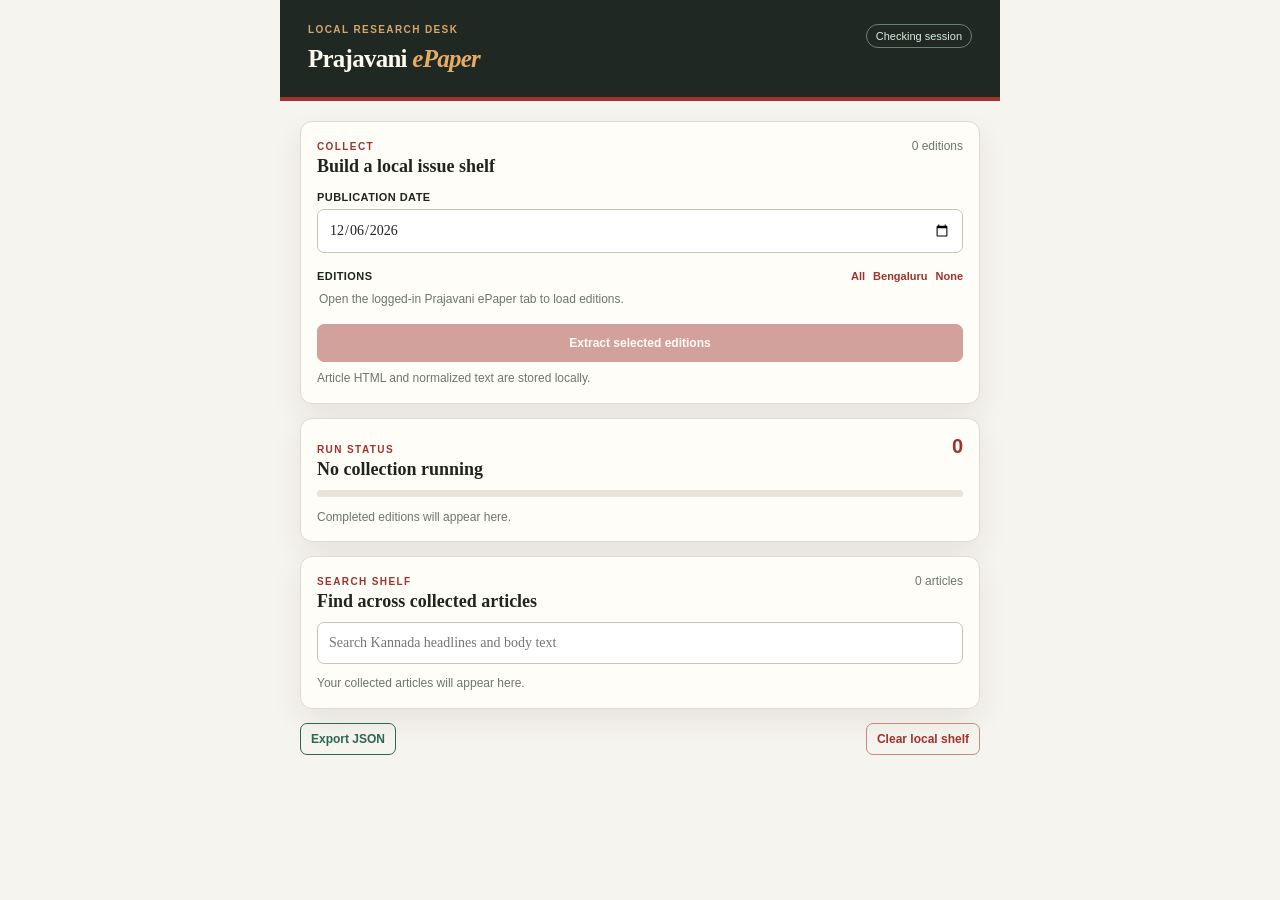
==== epaper/extension/panel.html @ a47dd399 "Add ePaper extension prototype" ====
<!doctype html>
<html lang="en">
  <head>
    <meta charset="utf-8">
    <meta name="viewport" content="width=device-width, initial-scale=1">
    <title>Prajavani ePaper Search</title>
    <link rel="stylesheet" href="panel.css">
  </head>
  <body>
    <header class="masthead">
      <div>
        <p class="eyebrow">LOCAL RESEARCH DESK</p>
        <h1>Prajavani <span>ePaper</span></h1>
      </div>
      <div id="auth-status" class="status-pill">Checking session</div>
    </header>

    <main>
      <section class="card collection-card">
        <div class="section-heading">
          <div>
            <p class="eyebrow">COLLECT</p>
            <h2>Build a local issue shelf</h2>
          </div>
          <span id="edition-count" class="muted">0 editions</span>
        </div>
        <label class="field-label" for="date">Publication date</label>
        <input id="date" type="date">
        <div class="edition-toolbar">
          <span class="field-label">Editions</span>
          <div class="toolbar-actions">
            <button id="select-all" class="text-button" type="button">All</button>
            <button id="select-bengaluru" class="text-button" type="button">Bengaluru</button>
            <button id="select-none" class="text-button" type="button">None</button>
          </div>
        </div>
        <div id="editions" class="edition-grid" aria-label="ePaper editions">
          <p class="muted">Open the logged-in Prajavani ePaper tab to load editions.</p>
        </div>
        <button id="collect" class="primary-button" type="button" disabled>Extract selected editions</button>
        <p id="collection-note" class="form-note">Article HTML and normalized text are stored locally.</p>
      </section>

      <section class="card progress-card">
        <div class="section-heading compact">
          <div>
            <p class="eyebrow">RUN STATUS</p>
            <h2 id="progress-title">No collection running</h2>
          </div>
          <span id="progress-count" class="metric">0</span>
        </div>
        <div class="progress-track"><div id="progress-bar"></div></div>
        <div id="progress-list" class="progress-list"><p class="muted">Completed editions will appear here.</p></div>
      </section>

      <section class="card search-card">
        <div class="section-heading compact">
          <div>
            <p class="eyebrow">SEARCH SHELF</p>
            <h2>Find across collected articles</h2>
          </div>
          <span id="article-count" class="muted">0 articles</span>
        </div>
        <input id="search" type="search" placeholder="Search Kannada headlines and body text" autocomplete="off">
        <div id="results" class="results"><p class="muted">Your collected articles will appear here.</p></div>
      </section>

      <section class="footer-actions">
        <button id="export" class="secondary-button" type="button">Export JSON</button>
        <button id="clear" class="danger-button" type="button">Clear local shelf</button>
      </section>
      <p id="error" class="error" role="alert" hidden></p>
    </main>

    <script src="panel.js"></script>
  </body>
</html>
---- epaper/extension/panel.css ----
:root {
  color-scheme: light;
  --ink: #1f2421;
  --muted: #6d756f;
  --paper: #f6f4ee;
  --card: #fffdf8;
  --line: #dedbd1;
  --accent: #9f332d;
  --accent-dark: #76231f;
  --green: #2d6654;
  --shadow: 0 12px 30px rgb(44 40 28 / 8%);
}

* { box-sizing: border-box; }

body {
  margin: 0;
  min-width: 320px;
  color: var(--ink);
  background: var(--paper);
  font: 14px/1.45 Georgia, "Noto Serif Kannada", serif;
}

button, input { font: inherit; }
button { cursor: pointer; }

.masthead {
  display: flex;
  align-items: flex-start;
  justify-content: space-between;
  gap: 16px;
  padding: 24px 20px 20px;
  color: #fffaf0;
  background: #202823;
  border-bottom: 4px solid var(--accent);
}

.masthead h1, h2, p { margin: 0; }
.masthead h1 { font-size: 25px; letter-spacing: -.03em; }
.masthead h1 span { color: #e5ac67; font-style: italic; }
.eyebrow { color: var(--accent); font: 700 10px/1.2 Arial, sans-serif; letter-spacing: .14em; }
.masthead .eyebrow { color: #d6a76d; margin-bottom: 5px; }
.status-pill { padding: 5px 9px; border: 1px solid #668375; border-radius: 999px; color: #d8eee2; font: 11px Arial, sans-serif; white-space: nowrap; }

main { display: grid; gap: 14px; padding: 16px; }
.card { padding: 16px; background: var(--card); border: 1px solid var(--line); border-radius: 12px; box-shadow: var(--shadow); }
.section-heading { display: flex; align-items: baseline; justify-content: space-between; gap: 10px; margin-bottom: 14px; }
.section-heading.compact { margin-bottom: 10px; }
h2 { margin-top: 3px; font-size: 18px; line-height: 1.15; }
.muted, .form-note { color: var(--muted); font: 12px/1.4 Arial, sans-serif; }
.metric { color: var(--accent); font: 700 20px Arial, sans-serif; }

.field-label { display: block; margin-bottom: 6px; font: 700 11px Arial, sans-serif; letter-spacing: .04em; text-transform: uppercase; }
input[type="date"], input[type="search"] { width: 100%; padding: 10px 11px; color: var(--ink); background: #fff; border: 1px solid #c9c5ba; border-radius: 7px; outline: none; }
input:focus { border-color: var(--accent); box-shadow: 0 0 0 3px rgb(159 51 45 / 12%); }
.edition-toolbar { display: flex; align-items: center; justify-content: space-between; gap: 10px; margin: 17px 0 7px; }
.edition-toolbar .field-label { margin: 0; }
.toolbar-actions { display: flex; gap: 8px; }
.text-button { padding: 0; color: var(--accent); background: transparent; border: 0; font: 700 11px Arial, sans-serif; }
.text-button:hover { color: var(--accent-dark); text-decoration: underline; }
.edition-grid { display: grid; grid-template-columns: repeat(2, minmax(0, 1fr)); gap: 5px; max-height: 235px; overflow: auto; padding: 2px; }
.edition-option { display: flex; align-items: center; gap: 7px; min-width: 0; padding: 7px; color: #3b433d; border: 1px solid transparent; border-radius: 6px; font-size: 12px; }
.edition-option:hover { background: #f1eee5; border-color: var(--line); }
.edition-option input { accent-color: var(--accent); }
.edition-option span { overflow: hidden; text-overflow: ellipsis; white-space: nowrap; }
.primary-button, .secondary-button, .danger-button { border-radius: 7px; font: 700 12px Arial, sans-serif; }
.primary-button { width: 100%; margin-top: 14px; padding: 11px; color: #fffaf0; background: var(--accent); border: 1px solid var(--accent); }
.primary-button:hover:not(:disabled) { background: var(--accent-dark); }
.primary-button:disabled { cursor: not-allowed; opacity: .45; }
.form-note { margin-top: 8px; }

.progress-track { height: 7px; overflow: hidden; background: #e8e4da; border-radius: 99px; }
.progress-track div { width: 0; height: 100%; background: var(--green); transition: width .2s ease; }
.progress-list { display: grid; gap: 5px; max-height: 180px; margin-top: 12px; overflow: auto; }
.progress-row { display: flex; justify-content: space-between; gap: 8px; padding: 6px 0; border-bottom: 1px solid #eeeae1; font-size: 12px; }
.progress-row span:last-child { color: var(--green); font: 700 11px Arial, sans-serif; }
.progress-row.failed span:last-child { color: var(--accent); }

.search-card input { margin-bottom: 11px; }
.results { display: grid; gap: 8px; max-height: 420px; overflow: auto; }
.result { padding: 10px; background: #f8f6f0; border-left: 3px solid var(--green); }
.result h3 { margin: 0 0 3px; font-size: 15px; line-height: 1.25; }
.result-meta { color: var(--muted); font: 10px Arial, sans-serif; }
.result-preview { display: -webkit-box; margin-top: 5px; overflow: hidden; color: #4b514c; font-size: 12px; -webkit-box-orient: vertical; -webkit-line-clamp: 3; }
.result a { color: inherit; text-decoration: none; }
.result a:hover { text-decoration: underline; }
.footer-actions { display: flex; justify-content: space-between; gap: 8px; }
.secondary-button, .danger-button { padding: 8px 10px; background: transparent; }
.secondary-button { color: var(--green); border: 1px solid var(--green); }
.danger-button { color: var(--accent); border: 1px solid #c98883; }
.error { padding: 10px; color: #76231f; background: #f7dfdc; border: 1px solid #dbaaa5; border-radius: 7px; font: 12px Arial, sans-serif; }

@media (min-width: 650px) {
  body { max-width: 720px; margin: 0 auto; }
  .masthead { padding-inline: 28px; }
  main { grid-template-columns: 1fr 1fr; padding: 20px; }
  .collection-card, .search-card, .footer-actions, .error { grid-column: 1 / -1; }
  .progress-card { grid-column: 1 / -1; }
}
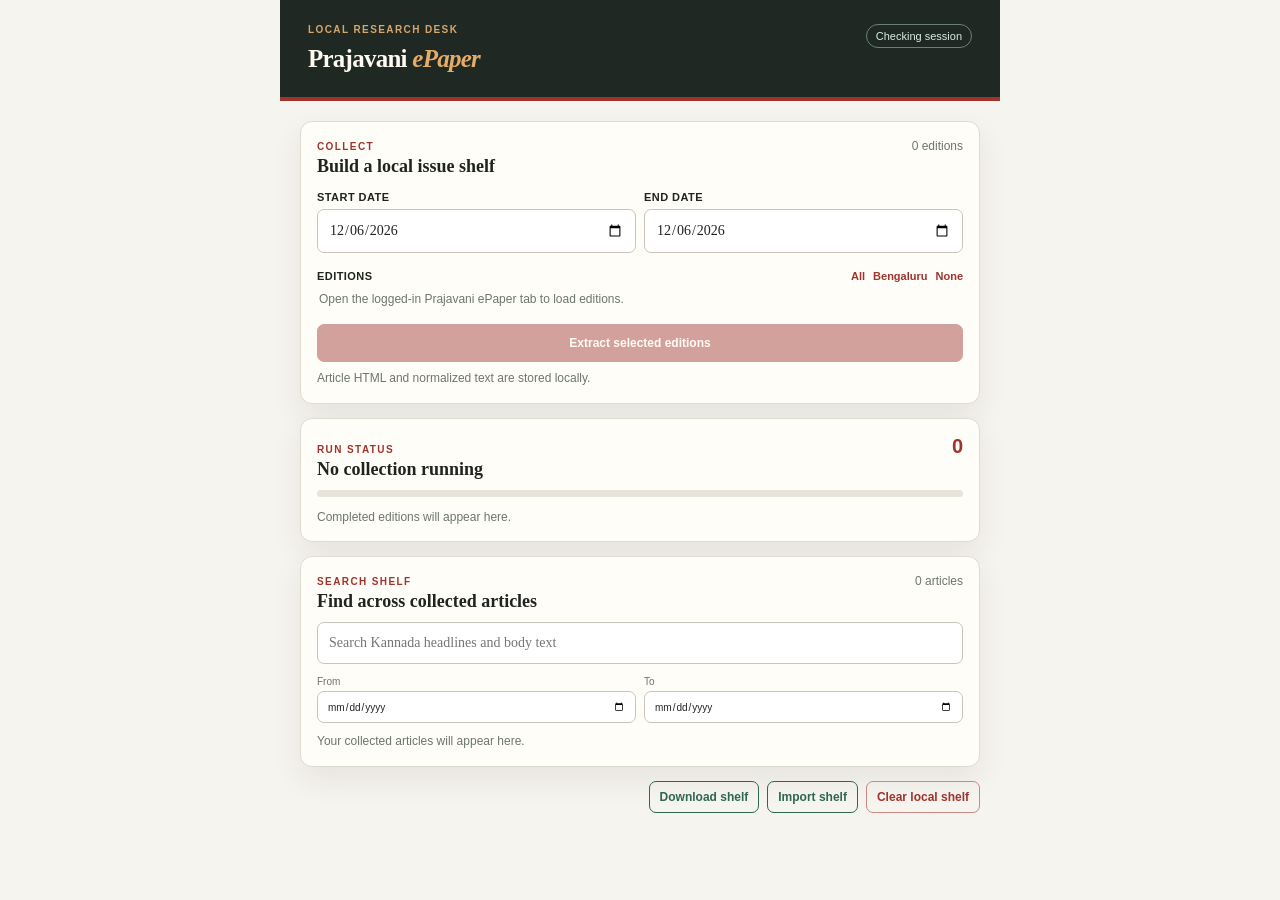
==== commit 025f5f30: "Add ePaper range collection and cancellation" ====
--- a/epaper/extension/panel.html
+++ b/epaper/extension/panel.html
@@ -24,8 +24,16 @@
           </div>
           <span id="edition-count" class="muted">0 editions</span>
         </div>
-        <label class="field-label" for="date">Publication date</label>
-        <input id="date" type="date">
+        <div class="date-fields">
+          <div>
+            <label class="field-label" for="date">Start date</label>
+            <input id="date" type="date">
+          </div>
+          <div>
+            <label class="field-label" for="end-date">End date</label>
+            <input id="end-date" type="date">
+          </div>
+        </div>
         <div class="edition-toolbar">
           <span class="field-label">Editions</span>
           <div class="toolbar-actions">
@@ -62,11 +70,17 @@
           <span id="article-count" class="muted">0 articles</span>
         </div>
         <input id="search" type="search" placeholder="Search Kannada headlines and body text" autocomplete="off">
+        <div class="search-filters">
+          <label><span>From</span><input id="search-from" type="date"></label>
+          <label><span>To</span><input id="search-to" type="date"></label>
+        </div>
         <div id="results" class="results"><p class="muted">Your collected articles will appear here.</p></div>
       </section>
 
       <section class="footer-actions">
-        <button id="export" class="secondary-button" type="button">Export JSON</button>
+        <button id="export" class="secondary-button" type="button">Download shelf</button>
+        <button id="import" class="secondary-button" type="button">Import shelf</button>
+        <input id="import-file" type="file" accept="application/json,.json" hidden>
         <button id="clear" class="danger-button" type="button">Clear local shelf</button>
       </section>
       <p id="error" class="error" role="alert" hidden></p>
--- a/epaper/extension/panel.css
+++ b/epaper/extension/panel.css
@@ -53,6 +53,7 @@
 .field-label { display: block; margin-bottom: 6px; font: 700 11px Arial, sans-serif; letter-spacing: .04em; text-transform: uppercase; }
 input[type="date"], input[type="search"] { width: 100%; padding: 10px 11px; color: var(--ink); background: #fff; border: 1px solid #c9c5ba; border-radius: 7px; outline: none; }
 input:focus { border-color: var(--accent); box-shadow: 0 0 0 3px rgb(159 51 45 / 12%); }
+.date-fields, .search-filters { display: grid; grid-template-columns: 1fr 1fr; gap: 8px; }
 .edition-toolbar { display: flex; align-items: center; justify-content: space-between; gap: 10px; margin: 17px 0 7px; }
 .edition-toolbar .field-label { margin: 0; }
 .toolbar-actions { display: flex; gap: 8px; }
@@ -77,6 +78,10 @@
 .progress-row.failed span:last-child { color: var(--accent); }
 
 .search-card input { margin-bottom: 11px; }
+.search-filters { margin-top: 1px; margin-bottom: 10px; }
+.search-filters label { color: var(--muted); font: 10px Arial, sans-serif; }
+.search-filters label span { display: block; margin-bottom: 4px; }
+.search-filters input { margin: 0; padding: 8px 9px; }
 .results { display: grid; gap: 8px; max-height: 420px; overflow: auto; }
 .result { padding: 10px; background: #f8f6f0; border-left: 3px solid var(--green); }
 .result h3 { margin: 0 0 3px; font-size: 15px; line-height: 1.25; }
@@ -84,7 +89,7 @@
 .result-preview { display: -webkit-box; margin-top: 5px; overflow: hidden; color: #4b514c; font-size: 12px; -webkit-box-orient: vertical; -webkit-line-clamp: 3; }
 .result a { color: inherit; text-decoration: none; }
 .result a:hover { text-decoration: underline; }
-.footer-actions { display: flex; justify-content: space-between; gap: 8px; }
+.footer-actions { display: flex; flex-wrap: wrap; justify-content: flex-end; gap: 8px; }
 .secondary-button, .danger-button { padding: 8px 10px; background: transparent; }
 .secondary-button { color: var(--green); border: 1px solid var(--green); }
 .danger-button { color: var(--accent); border: 1px solid #c98883; }
